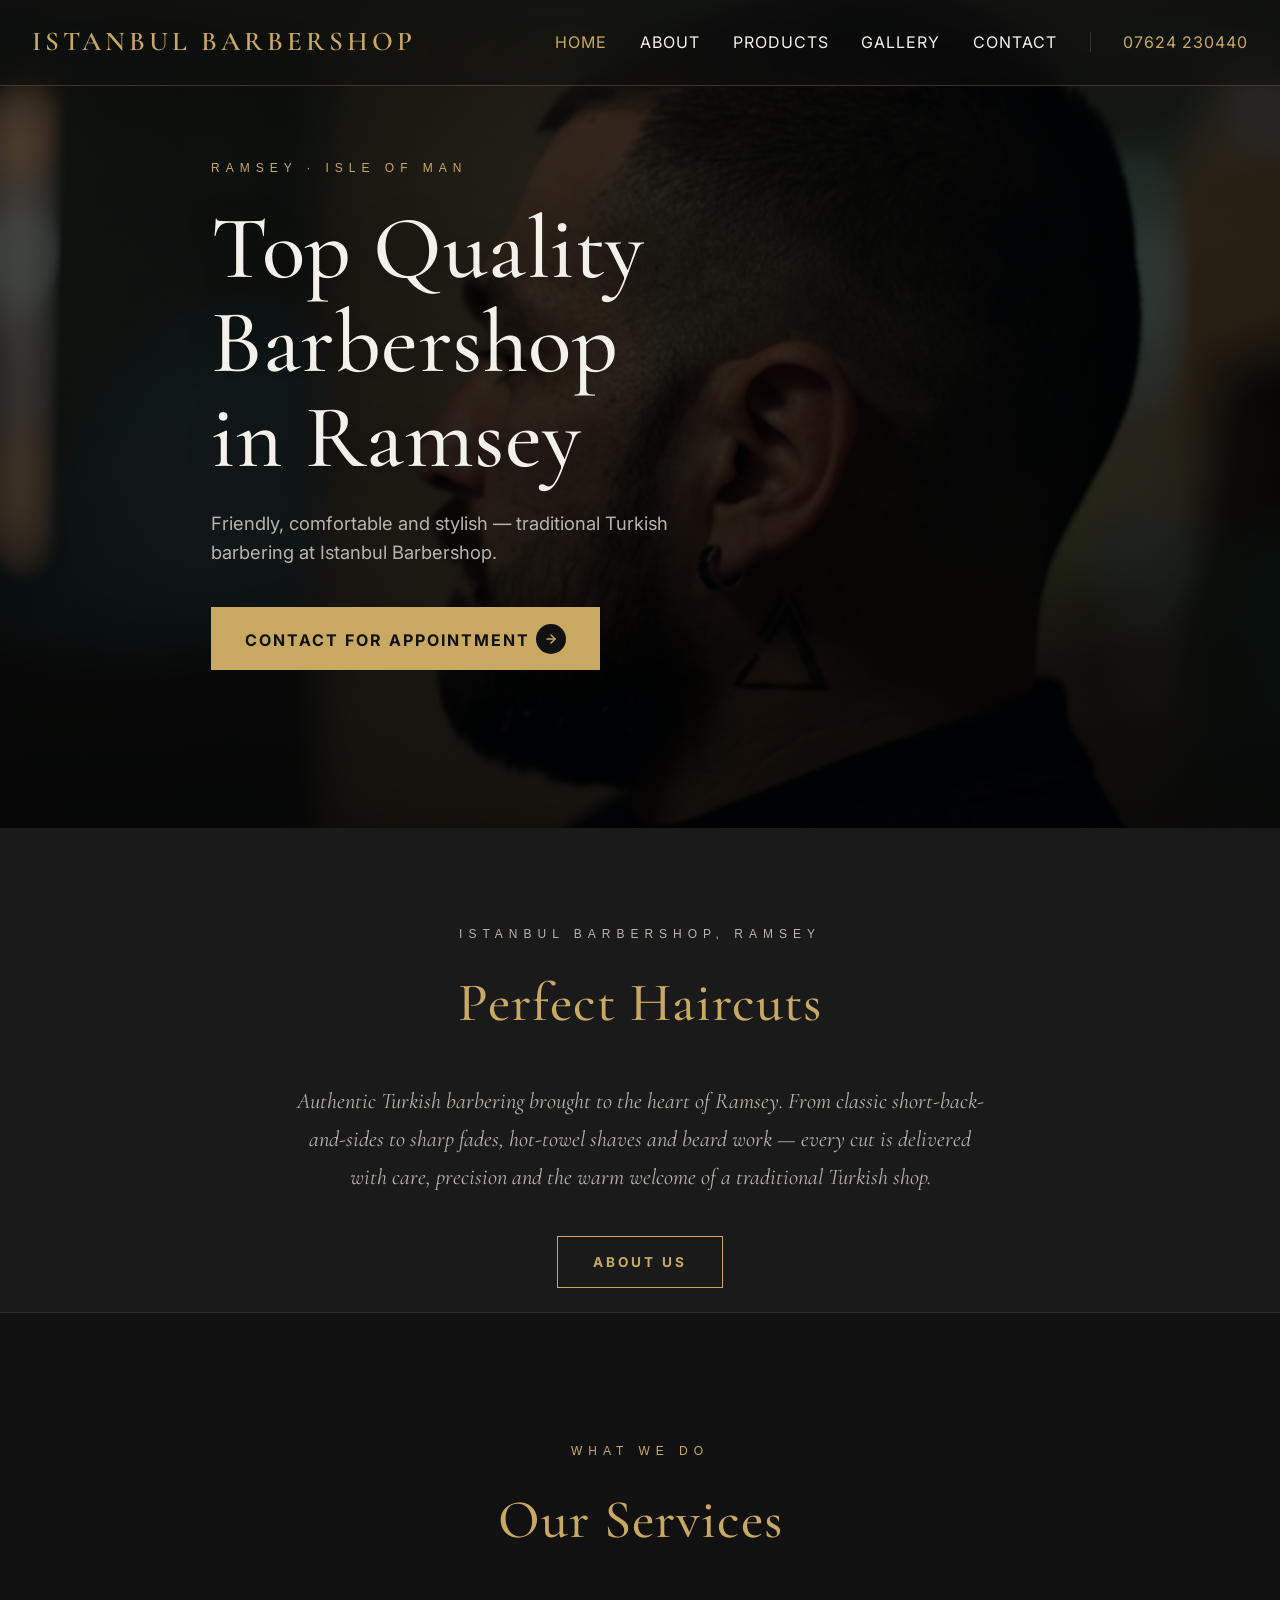
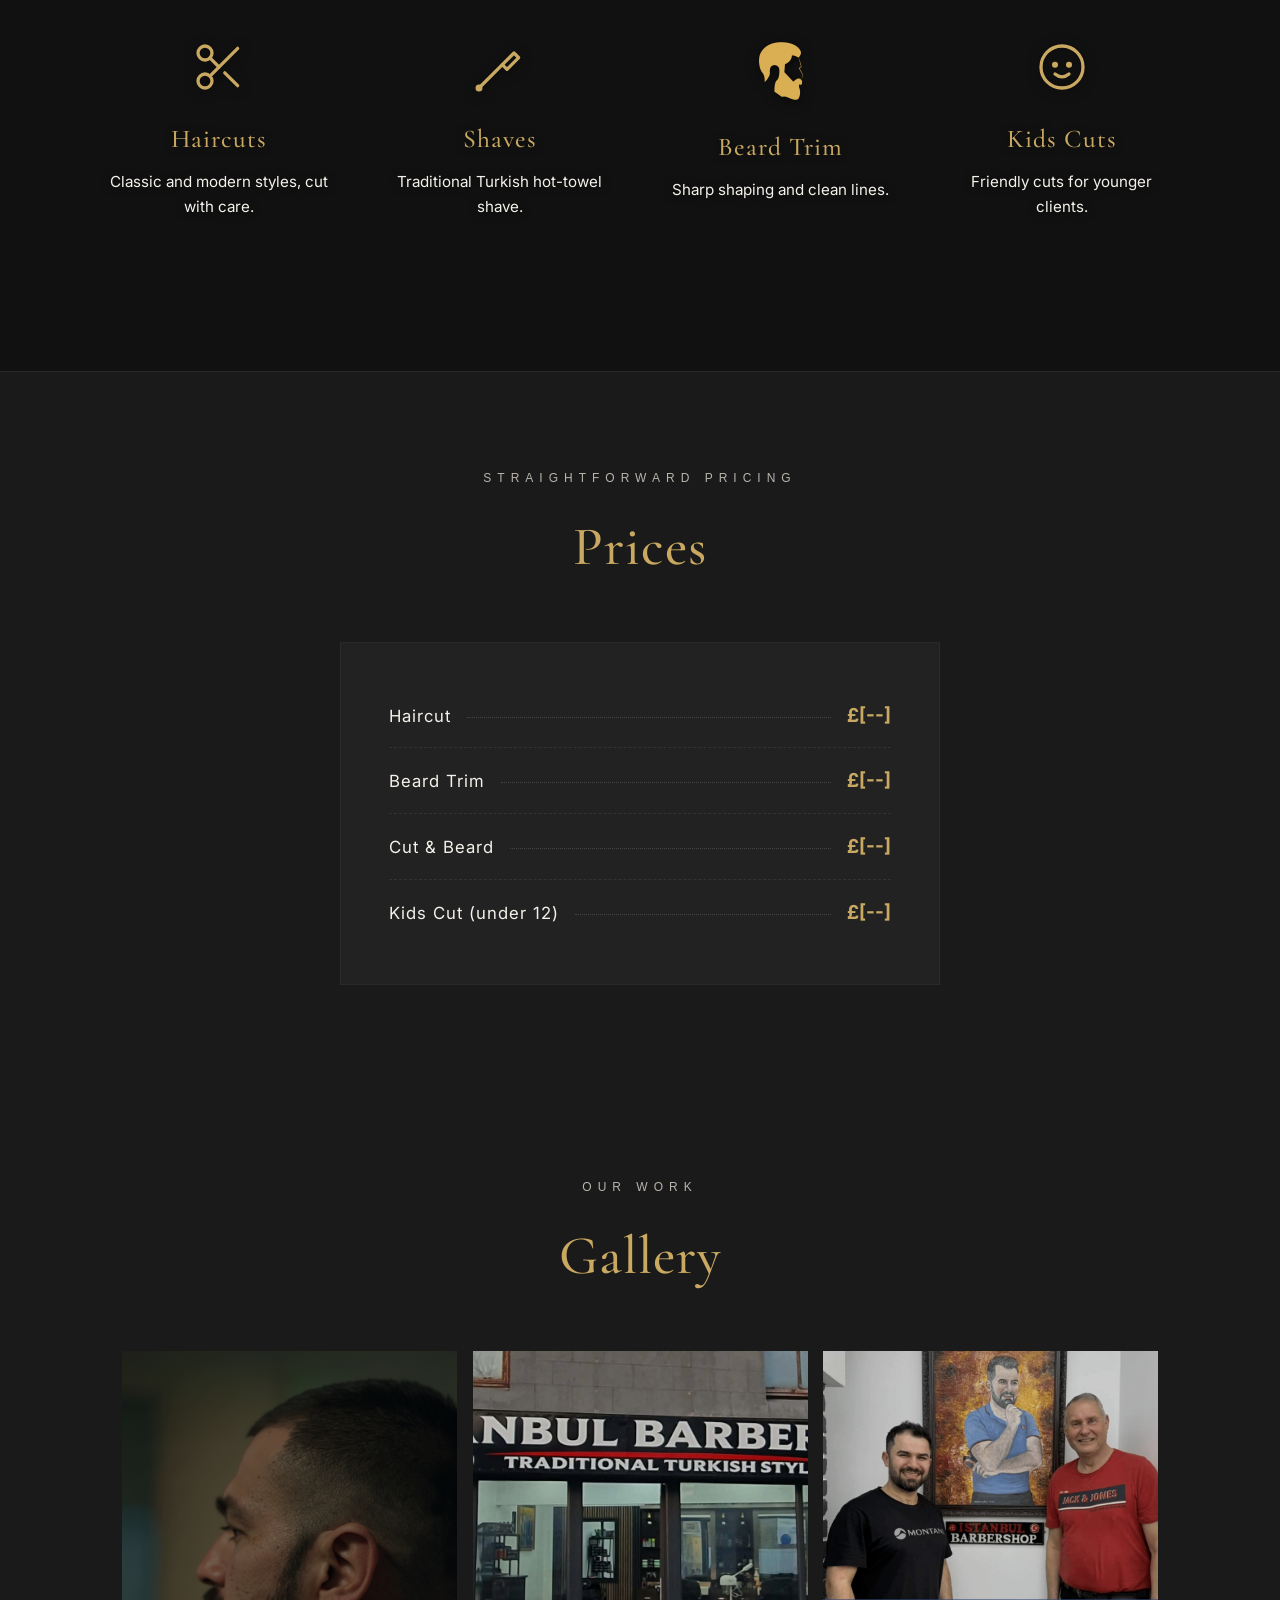
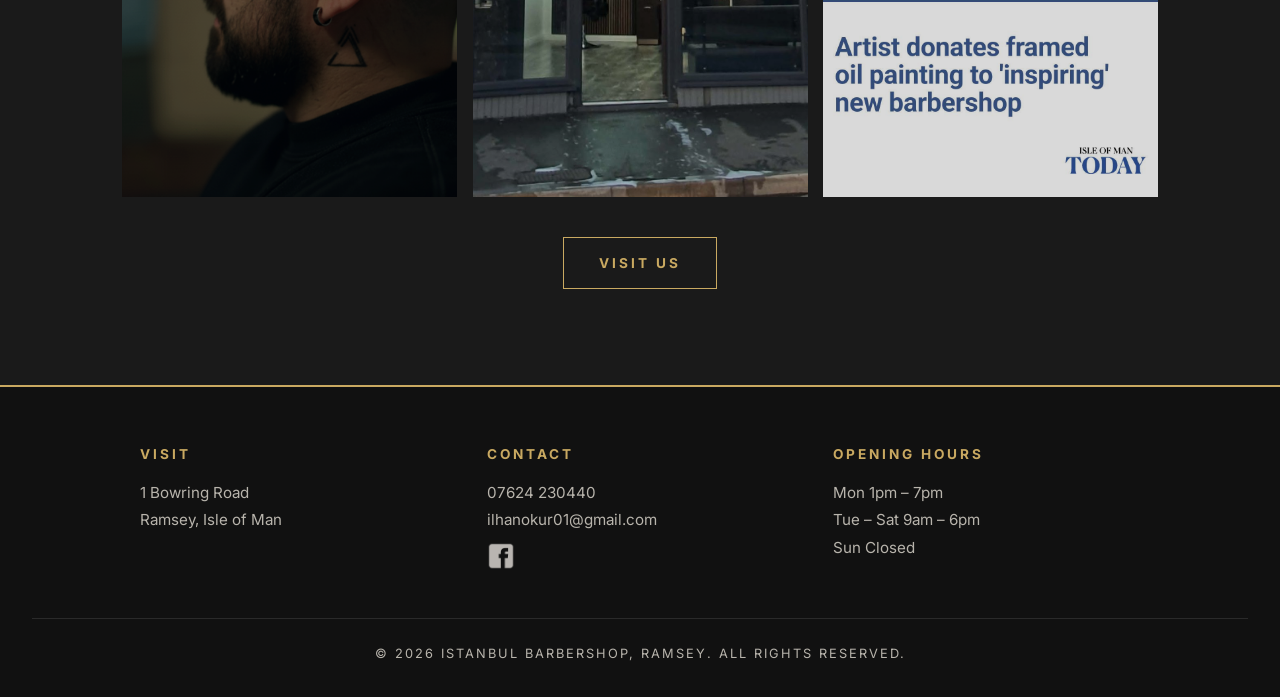
==== index.html @ e6953e74 "Initial commit" ====
<!DOCTYPE html>
<html lang="en">
<head>
  <meta charset="UTF-8">
  <meta name="viewport" content="width=device-width, initial-scale=1.0">
  <title>Istanbul Barbershop — Top Quality Barbers in Ramsey, Isle of Man</title>
  <link rel="preconnect" href="https://fonts.googleapis.com">
  <link rel="preconnect" href="https://fonts.gstatic.com" crossorigin>
  <link href="https://fonts.googleapis.com/css2?family=Cormorant+Garamond:wght@400;500;600;700&family=Inter:wght@300;400;500;600&display=swap" rel="stylesheet">
  <link rel="stylesheet" href="css/style.css">
  <script src="js/page-transition.js"></script>
  <script src="js/reveal.js" defer></script>
</head>
<body>
  <header>
    <div class="logo">Istanbul Barbershop</div>
    <nav>
      <a href="index.html" class="active">Home</a>
      <a href="about.html">About</a>
      <a href="shop.html">Products</a>
      <a href="gallery.html">Gallery</a>
      <a href="contact.html">Contact</a>
      <a href="tel:+441624230440" class="header-phone">07624 230440</a>
    </nav>
  </header>

  <!-- HERO -->
  <section class="hero">
    <div class="hero-content">
      <p class="hero-eyebrow">Ramsey · Isle of Man</p>
      <h1>Top Quality Barbershop<br>in Ramsey</h1>
      <p class="hero-sub">Friendly, comfortable and stylish — traditional Turkish barbering at Istanbul Barbershop.</p>
      <a href="contact.html" class="btn">
        Contact for Appointment
        <span class="btn-arrow" aria-hidden="true">
          <svg width="14" height="14" viewBox="0 0 24 24" fill="none" stroke="currentColor" stroke-width="2.5" stroke-linecap="round" stroke-linejoin="round">
            <line x1="5" y1="12" x2="19" y2="12"/>
            <polyline points="12 5 19 12 12 19"/>
          </svg>
        </span>
      </a>
    </div>
  </section>

  <!-- ABOUT PREVIEW -->
  <section class="intro contained">
    <p class="eyebrow">Istanbul Barbershop, Ramsey</p>
    <h2>Perfect Haircuts</h2>
    <p class="lead">
      Authentic Turkish barbering brought to the heart of Ramsey. From classic short-back-and-sides
      to sharp fades, hot-towel shaves and beard work — every cut is delivered with care, precision
      and the warm welcome of a traditional Turkish shop.
    </p>
    <a href="about.html" class="btn-outline">About Us</a>
  </section>

  <!-- SERVICES (full-bleed with photo background) -->
  <section class="services-section">
    <div class="services-inner">
      <p class="eyebrow">What We Do</p>
      <h2>Our Services</h2>
      <div class="services">
        <div class="service">
          <div class="service-icon">
            <!-- Scissors -->
            <svg viewBox="0 0 24 24" fill="none" stroke="currentColor" stroke-width="1.4" stroke-linecap="round" stroke-linejoin="round">
              <circle cx="6" cy="6" r="3"/>
              <circle cx="6" cy="18" r="3"/>
              <line x1="20" y1="4" x2="8.12" y2="15.88"/>
              <line x1="14.47" y1="14.48" x2="20" y2="20"/>
              <line x1="8.12" y1="8.12" x2="12" y2="12"/>
            </svg>
          </div>
          <h3>Haircuts</h3>
          <p>Classic and modern styles, cut with care.</p>
        </div>
        <div class="service">
          <div class="service-icon">
            <!-- Straight razor -->
            <svg viewBox="0 0 24 24" fill="none" stroke="currentColor" stroke-width="1.4" stroke-linecap="round" stroke-linejoin="round">
              <path d="M3 21 L13 11"/>
              <path d="M13 11 L18 6 L20 8 L15 13 Z"/>
              <circle cx="3" cy="21" r="0.8" fill="currentColor"/>
            </svg>
          </div>
          <h3>Shaves</h3>
          <p>Traditional Turkish hot-towel shave.</p>
        </div>
        <div class="service">
          <div class="service-icon">
            <img src="Photos/hairstyle.png" alt="" class="beard-icon">
          </div>
          <h3>Beard Trim</h3>
          <p>Sharp shaping and clean lines.</p>
        </div>
        <div class="service">
          <div class="service-icon">
            <!-- Baby / child face -->
            <svg viewBox="0 0 24 24" fill="none" stroke="currentColor" stroke-width="1.4" stroke-linecap="round" stroke-linejoin="round">
              <circle cx="12" cy="12" r="9"/>
              <circle cx="9" cy="11" r="0.6" fill="currentColor"/>
              <circle cx="15" cy="11" r="0.6" fill="currentColor"/>
              <path d="M9 15 Q 12 17.5 15 15"/>
            </svg>
          </div>
          <h3>Kids Cuts</h3>
          <p>Friendly cuts for younger clients.</p>
        </div>
      </div>
    </div>
  </section>

  <!-- PRICING -->
  <section class="pricing-section contained">
    <p class="eyebrow">Straightforward Pricing</p>
    <h2>Prices</h2>
    <ul class="price-list">
      <li>
        <span class="price-name">Haircut</span>
        <span class="price-dots"></span>
        <span class="price-amount">£[--]</span>
      </li>
      <li>
        <span class="price-name">Beard Trim</span>
        <span class="price-dots"></span>
        <span class="price-amount">£[--]</span>
      </li>
      <li>
        <span class="price-name">Cut &amp; Beard</span>
        <span class="price-dots"></span>
        <span class="price-amount">£[--]</span>
      </li>
      <li>
        <span class="price-name">Kids Cut (under 12)</span>
        <span class="price-dots"></span>
        <span class="price-amount">£[--]</span>
      </li>
    </ul>
  </section>

  <!-- GALLERY -->
  <section class="gallery-section contained">
    <p class="eyebrow">Our Work</p>
    <h2>Gallery</h2>
    <div class="gallery-featured">
      <div class="photo"><img src="Photos/edited-photo.png" alt="Fresh fade by Istanbul Barbershop"></div>
      <div class="photo"><img src="Photos/shopoutside.jpg" alt="Istanbul Barbershop, 1 Bowring Road, Ramsey"></div>
      <div class="photo"><img src="Photos/oilpainting.jpg" alt="Oil painting at the shop"></div>
    </div>
    <div style="text-align:center; margin-top: 2.5rem;">
      <a href="contact.html" class="btn-outline">Visit Us</a>
    </div>
  </section>

  <footer>
    <div class="footer-grid">
      <div>
        <h4>Visit</h4>
        <p>1 Bowring Road<br>Ramsey, Isle of Man</p>
      </div>
      <div>
        <h4>Contact</h4>
        <p>
          <a href="tel:+441624230440">07624 230440</a><br>
          <a href="mailto:ilhanokur01@gmail.com">ilhanokur01@gmail.com</a><br>
          <a href="https://www.facebook.com/people/Istanbul-Barbershop/61580730493596/" target="_blank" rel="noopener" class="social-link" aria-label="Facebook">
            <img src="Photos/facebook.png" alt="Facebook">
          </a>
        </p>
      </div>
      <div>
        <h4>Opening Hours</h4>
        <p>Mon 1pm – 7pm<br>Tue – Sat 9am – 6pm<br>Sun Closed</p>
      </div>
    </div>
    <p class="copyright">&copy; 2026 Istanbul Barbershop, Ramsey. All rights reserved.</p>
  </footer>
</body>
</html>
---- css/style.css ----
:root {
  --bg: #1a1a1a;
  --panel: #222;
  --accent: #c9a961;
  --text: #f4f1ea;
  --muted: #b8b4ac;
}

* { box-sizing: border-box; margin: 0; padding: 0; }

html { scroll-behavior: smooth; }

body {
  font-family: 'Inter', 'Helvetica Neue', Arial, sans-serif;
  background: var(--bg);
  color: var(--text);
  line-height: 1.7;
  overflow-x: hidden; /* prevent horizontal scrollbar during slide */
  -webkit-font-smoothing: antialiased;
  -moz-osx-font-smoothing: grayscale;
}

/* SCROLL REVEAL ANIMATIONS */
.reveal {
  opacity: 0;
  transform: translateY(28px);
  transition: opacity 0.8s cubic-bezier(.2,.7,.2,1), transform 0.8s cubic-bezier(.2,.7,.2,1);
  will-change: opacity, transform;
}
.reveal.is-visible {
  opacity: 1;
  transform: none;
}
@media (prefers-reduced-motion: reduce) {
  .reveal { opacity: 1; transform: none; transition: none; }
  html { scroll-behavior: auto; }
}

header {
  position: fixed;
  top: 0;
  left: 0;
  right: 0;
  z-index: 100;
  background: rgba(17, 17, 17, 0.55);
  backdrop-filter: blur(14px) saturate(140%);
  -webkit-backdrop-filter: blur(14px) saturate(140%);
  padding: 1.2rem 2rem;
  border-bottom: 1px solid rgba(201, 169, 97, 0.25);
  display: flex;
  justify-content: space-between;
  align-items: center;
  flex-wrap: wrap;
  transition: background 0.3s, border-color 0.3s, padding 0.3s;
}

/* When scrolled, deepen the background slightly */
header.scrolled {
  background: rgba(17, 17, 17, 0.85);
  border-bottom-color: rgba(201, 169, 97, 0.5);
  padding: 0.85rem 2rem;
}

.logo {
  font-family: 'Cormorant Garamond', Georgia, serif;
  font-size: 1.7rem;
  font-weight: 600;
  color: var(--accent);
  letter-spacing: 4px;
  text-transform: uppercase;
}

nav a {
  color: var(--text);
  text-decoration: none;
  margin-left: 1.8rem;
  font-size: 1rem;
  text-transform: uppercase;
  letter-spacing: 1px;
  transition: color 0.2s;
}

nav a:hover, nav a.active { color: var(--accent); }

.hero {
  min-height: 92vh;
  background: linear-gradient(rgba(0,0,0,0.55), rgba(0,0,0,0.75)),
              #111 url('../Photos/edited-photo.png') center 30%/cover no-repeat;
  display: flex;
  flex-direction: column;
  justify-content: center;
  align-items: flex-start;
  text-align: left;
  padding: 4rem 2rem;
  position: relative;
}

.hero-content {
  max-width: 720px;
  margin-left: max(2rem, 14vw);
  margin-right: auto;
}

.hero-eyebrow {
  font-size: 0.75rem;
  letter-spacing: 6px;
  text-transform: uppercase;
  color: var(--accent);
  margin-bottom: 1.5rem;
  font-family: 'Helvetica Neue', Arial, sans-serif;
}

.hero h1 {
  font-family: 'Cormorant Garamond', Georgia, serif;
  font-size: clamp(2.8rem, 7vw, 6rem);
  color: var(--text);
  letter-spacing: 0.5px;
  text-transform: none;
  font-weight: 500;
  margin-bottom: 1.5rem;
  line-height: 1.05;
  text-shadow: 0 2px 30px rgba(0,0,0,0.4);
}

.hero .hero-sub {
  font-size: 1.15rem;
  color: var(--muted);
  max-width: 540px;
  margin-bottom: 2.5rem;
  line-height: 1.6;
}

.btn { display: inline-flex; align-items: center; gap: 0.9rem; }
.btn-arrow {
  display: inline-flex;
  align-items: center;
  justify-content: center;
  width: 30px;
  height: 30px;
  border-radius: 50%;
  background: #111;
  color: var(--accent);
  transition: transform 0.25s, background 0.25s, color 0.25s;
}
.btn:hover .btn-arrow {
  background: var(--accent);
  color: #111;
  transform: translateX(4px);
}

.btn {
  display: inline-block;
  padding: 0.9rem 2rem;
  background: var(--accent);
  color: #111;
  text-decoration: none;
  text-transform: uppercase;
  letter-spacing: 2px;
  font-weight: bold;
  border: 2px solid var(--accent);
  transition: all 0.2s;
}

.btn:hover { background: transparent; color: var(--accent); }
.btn:hover .btn-arrow { background: var(--accent); color: #111; }

.btn-outline {
  display: inline-block;
  padding: 0.85rem 2.2rem;
  background: transparent;
  color: var(--accent);
  text-decoration: none;
  text-transform: uppercase;
  letter-spacing: 3px;
  font-size: 0.85rem;
  font-weight: bold;
  border: 1px solid var(--accent);
  transition: all 0.2s;
}
.btn-outline:hover { background: var(--accent); color: #111; }

.header-phone {
  margin-left: auto;
  padding-left: 2rem;
  border-left: 1px solid #333;
  margin-left: 1.8rem;
  color: var(--accent) !important;
  letter-spacing: 1px;
}

main {
  max-width: 1100px;
  margin: 0 auto;
  padding: 6rem 2rem;
}

section { margin-bottom: 0; }

.contained {
  max-width: 1100px;
  margin: 0 auto;
  padding: 6rem 2rem;
}

h2 {
  font-family: 'Cormorant Garamond', Georgia, serif;
  color: var(--accent);
  font-size: clamp(2.2rem, 4.5vw, 3.4rem);
  letter-spacing: 1px;
  text-transform: none;
  margin-bottom: 2rem;
  text-align: center;
  font-weight: 500;
}

.eyebrow {
  font-size: 0.75rem;
  letter-spacing: 6px;
  text-transform: uppercase;
  color: var(--muted);
  text-align: center;
  margin-bottom: 0.8rem;
  font-family: 'Helvetica Neue', Arial, sans-serif;
}

/* INTRO / ABOUT PREVIEW */
.intro { text-align: center; max-width: 760px; margin: 0 auto; }
.intro.contained { padding-bottom: 1.5rem; }
.intro + .contained { padding-top: 1.5rem; }
.intro .lead {
  font-family: 'Cormorant Garamond', Georgia, serif;
  font-size: 1.4rem;
  color: var(--muted);
  line-height: 1.7;
  margin-bottom: 2.5rem;
  font-weight: 400;
  font-style: italic;
}

/* SECTION TITLES — center align eyebrow + h2 stacks */
.services-section, .pricing-section, .gallery-section { text-align: center; }
.services-section .services, .pricing-section .price-list, .gallery-section .gallery-featured { text-align: left; }

/* SERVICES — full-bleed with photo background */
.services-section {
  position: relative;
  width: 100%;
  background: linear-gradient(rgba(10,10,10,0.72), rgba(10,10,10,0.86)),
              #111 url('../Photos/edited-photo (1).png') center/cover no-repeat;
  background-attachment: fixed;
  padding: 8rem 2rem;
  border-top: 1px solid #2a2a2a;
  border-bottom: 1px solid #2a2a2a;
}
.services-inner {
  max-width: 1100px;
  margin: 0 auto;
}
.services-section .eyebrow { color: var(--accent); }

.services {
  display: grid;
  grid-template-columns: repeat(auto-fit, minmax(220px, 1fr));
  gap: 1.5rem;
  margin-top: 3rem;
}

/* SERVICES — no boxes, just text on photo */
.service {
  background: transparent;
  border: none;
  padding: 1.5rem 1rem;
  text-align: center;
  transition: transform 0.3s;
  position: relative;
}

.service::after {
  content: '';
  position: absolute;
  bottom: 0;
  left: 50%;
  transform: translateX(-50%);
  width: 0;
  height: 1px;
  background: var(--accent);
  transition: width 0.4s;
}
.service:hover::after { width: 60%; }
.service:hover { transform: translateY(-3px); }

.service-icon {
  display: flex;
  justify-content: center;
  align-items: center;
  margin-bottom: 1.4rem;
  color: var(--accent);
  filter: drop-shadow(0 2px 6px rgba(0,0,0,0.5));
  transition: transform 0.3s, color 0.3s;
}
.service-icon svg {
  width: 56px;
  height: 56px;
  display: block;
}

.beard-icon {
  display: block;
  width: 64px;
  height: 64px;
  object-fit: contain;
  /* Recolour the dark navy silhouette to gold (#c9a961) */
  filter: brightness(0) saturate(100%) invert(72%) sepia(40%) saturate(560%) hue-rotate(2deg) brightness(92%) contrast(88%);
  transition: filter 0.3s;
}
.service:hover .beard-icon {
  filter: brightness(0) saturate(100%) invert(82%) sepia(38%) saturate(520%) hue-rotate(2deg) brightness(98%) contrast(88%);
}
.service:hover .service-icon { transform: scale(1.08); color: #e0c071; }

.service h3 {
  font-family: 'Cormorant Garamond', Georgia, serif;
  color: var(--accent);
  margin-bottom: 0.6rem;
  letter-spacing: 1px;
  text-transform: none;
  font-size: 1.6rem;
  font-weight: 500;
  text-shadow: 0 1px 8px rgba(0,0,0,0.6);
}
.service p {
  color: var(--text);
  font-size: 0.95rem;
  line-height: 1.6;
  text-shadow: 0 1px 8px rgba(0,0,0,0.7);
}
.service .price { font-size: 1.4rem; margin-top: 0.8rem; color: var(--text); }

/* PRICING */
.price-list {
  list-style: none;
  max-width: 600px;
  margin: 3rem auto 0;
  background: var(--panel);
  padding: 2.5rem 3rem;
  border: 1px solid #2a2a2a;
}
.price-list li {
  display: flex;
  align-items: baseline;
  gap: 1rem;
  padding: 1rem 0;
  border-bottom: 1px dashed #333;
  font-size: 1.05rem;
}
.price-list li:last-child { border-bottom: none; }
.price-name { color: var(--text); letter-spacing: 1px; }
.price-dots { flex: 1; border-bottom: 1px dotted #444; transform: translateY(-4px); }
.price-amount { color: var(--accent); font-weight: bold; font-size: 1.2rem; }

/* GALLERY / SHOP — full grid */
.gallery-grid {
  display: grid;
  grid-template-columns: repeat(3, 1fr);
  gap: 1rem;
  margin-top: 3rem;
}
.gallery-grid .photo {
  aspect-ratio: 4 / 5;
  background: var(--panel);
  overflow: hidden;
  position: relative;
  display: flex;
  align-items: center;
  justify-content: center;
  color: var(--muted);
  font-size: 0.85rem;
  letter-spacing: 1px;
}
.gallery-grid .photo.placeholder {
  border: 1px dashed #2a2a2a;
  background: #161616;
}
.gallery-grid .photo img {
  width: 100%;
  height: 100%;
  object-fit: cover;
  transition: transform 0.5s, filter 0.4s;
  filter: brightness(0.9);
}
.gallery-grid .photo:hover img { transform: scale(1.05); filter: brightness(1); }
@media (max-width: 800px) {
  .gallery-grid { grid-template-columns: repeat(2, 1fr); }
}
@media (max-width: 500px) {
  .gallery-grid { grid-template-columns: 1fr; }
}

/* GALLERY (featured 3-up) */
.gallery-featured {
  display: grid;
  grid-template-columns: repeat(3, 1fr);
  gap: 1rem;
  margin-top: 3rem;
}
.gallery-featured .photo {
  aspect-ratio: 3/4;
  background: var(--panel);
  overflow: hidden;
  position: relative;
}
.gallery-featured .photo img {
  width: 100%;
  height: 100%;
  object-fit: cover;
  transition: transform 0.5s, filter 0.4s;
  filter: brightness(0.85);
}
.gallery-featured .photo:hover img {
  transform: scale(1.04);
  filter: brightness(1);
}

.gallery {
  display: grid;
  grid-template-columns: repeat(auto-fill, minmax(220px, 1fr));
  gap: 1rem;
  margin-top: 2rem;
}

.gallery .photo {
  aspect-ratio: 1;
  background: var(--panel);
  display: flex;
  align-items: center;
  justify-content: center;
  color: var(--muted);
  font-size: 0.9rem;
  overflow: hidden;
}

.gallery .photo img { width: 100%; height: 100%; object-fit: cover; }

.contact-grid {
  display: grid;
  grid-template-columns: repeat(4, 1fr);
  gap: 1.5rem;
}
@media (max-width: 800px) {
  .contact-grid { grid-template-columns: 1fr 1fr; }
}
@media (max-width: 500px) {
  .contact-grid { grid-template-columns: 1fr; }
}

.info-block {
  background: var(--panel);
  padding: 2rem;
  border-left: 3px solid var(--accent);
}

.info-block h3 { color: var(--accent); margin-bottom: 0.8rem; }

.hours-list { list-style: none; }
.hours-list li {
  display: flex;
  justify-content: space-between;
  padding: 0.4rem 0;
  border-bottom: 1px solid #333;
}

footer {
  background: #111;
  text-align: center;
  padding: 3.5rem 2rem 2rem;
  color: var(--muted);
  border-top: 2px solid var(--accent);
  margin-top: 0;
}
.footer-grid {
  display: grid;
  grid-template-columns: repeat(auto-fit, minmax(200px, 1fr));
  gap: 2.5rem;
  max-width: 1000px;
  margin: 0 auto 2.5rem;
  text-align: left;
}
.footer-grid h4 {
  color: var(--accent);
  font-size: 0.85rem;
  letter-spacing: 3px;
  text-transform: uppercase;
  margin-bottom: 0.8rem;
}
.footer-grid p { line-height: 1.8; font-size: 0.95rem; }
.footer-grid a { color: var(--muted); text-decoration: none; }
.footer-grid a:hover { color: var(--accent); }

.social-link {
  display: inline-flex;
  align-items: center;
  justify-content: center;
  width: 28px;
  height: 28px;
  margin-top: 0.5rem;
}
.social-link img {
  width: 100%;
  height: 100%;
  object-fit: contain;
  /* Recolour the black PNG to muted grey */
  filter: brightness(0) saturate(100%) invert(78%) sepia(6%) saturate(180%) hue-rotate(355deg) brightness(95%) contrast(85%);
  transition: filter 0.25s, transform 0.25s;
}
.social-link:hover img {
  /* Gold on hover */
  filter: brightness(0) saturate(100%) invert(72%) sepia(40%) saturate(560%) hue-rotate(2deg) brightness(92%) contrast(88%);
  transform: scale(1.08);
}

.fb-card-link {
  color: var(--accent);
  display: inline-flex;
  align-items: center;
  gap: 0.6rem;
  text-decoration: none;
}
.fb-card-icon {
  width: 20px;
  height: 20px;
  object-fit: contain;
  filter: brightness(0) saturate(100%) invert(72%) sepia(40%) saturate(560%) hue-rotate(2deg) brightness(92%) contrast(88%);
  transition: filter 0.2s, transform 0.2s;
}
.fb-card-link:hover .fb-card-icon { transform: scale(1.1); }
.copyright {
  font-size: 0.8rem;
  letter-spacing: 2px;
  text-transform: uppercase;
  border-top: 1px solid #2a2a2a;
  padding-top: 1.5rem;
}

/* MOBILE */
@media (max-width: 800px) {
  .hero { padding: 3rem 1.5rem; min-height: 80vh; }
  .header-phone { display: none; }
  main { padding: 4rem 1.5rem; }
  .gallery-featured { grid-template-columns: 1fr; }
  .price-list { padding: 1.5rem; }
  .footer-grid { text-align: center; }
}

.about-text { max-width: 760px; margin: 0 auto; }

/* TEAM SECTION (full-bleed black band) */
.team-section {
  width: 100%;
  background: #0a0a0a;
  border-top: 1px solid #2a2a2a;
  border-bottom: 1px solid #2a2a2a;
  margin: 2rem 0;
}

/* TEAM */
.team-grid {
  display: flex;
  justify-content: center;
  margin-top: 3rem;
}
.team-member {
  display: grid;
  grid-template-columns: 320px 1fr;
  gap: 3rem;
  align-items: center;
  max-width: 1000px;
  width: 100%;
}
.team-photo {
  width: 100%;
  aspect-ratio: 4 / 5;
  background: var(--panel);
  border: 1px solid #2a2a2a;
  border-radius: 4px;
  display: flex;
  align-items: center;
  justify-content: center;
  color: var(--muted);
  font-size: 0.85rem;
  letter-spacing: 1px;
  overflow: hidden;
}
.team-photo img { width: 100%; height: 100%; object-fit: cover; }
.team-bio { text-align: left; }
.team-member h3 {
  font-family: 'Cormorant Garamond', Georgia, serif;
  color: var(--accent);
  font-size: 2rem;
  font-weight: 500;
  margin-bottom: 0.4rem;
}
.team-role {
  color: var(--accent) !important;
  letter-spacing: 3px !important;
  text-transform: uppercase;
  font-size: 0.75rem !important;
  margin-bottom: 1.5rem;
  opacity: 0.8;
}
.team-bio p {
  color: var(--muted);
  font-size: 1.02rem;
  line-height: 1.8;
  margin-bottom: 1.2rem;
}

@media (max-width: 800px) {
  .team-member { grid-template-columns: 1fr; gap: 2rem; }
  .team-photo { max-width: 280px; margin: 0 auto; }
  .team-bio { text-align: center; }
}
.about-text p { margin-bottom: 1.4rem; color: var(--muted); font-size: 1.05rem; line-height: 1.8; }

/* Subpages (no hero) need padding so content clears the fixed header */
body.subpage { padding-top: 6rem; }

/* MAP SECTION */
.map-section {
  width: 100%;
  background: #0f0f0f;
  border-top: 1px solid #2a2a2a;
  border-bottom: 1px solid #2a2a2a;
  padding: 3rem 0 4rem;
  margin-top: 1rem;
}
.map-text { text-align: center; padding-bottom: 2rem; }
.map-text .lead { max-width: 600px; margin: 0 auto; }
.map-frame {
  width: 100%;
  max-width: 1350px;
  margin: 0 auto;
  height: 600px;
  background: #1a1a1a;
  position: relative;
  overflow: hidden;
  filter: grayscale(20%) contrast(0.95);
  border: 1px solid #2a2a2a;
}
.map-frame iframe {
  display: block;
  width: 100%;
  height: 100%;
  border: 0;
}
@media (max-width: 800px) {
  .map-frame { height: 500px; }
}

/* ─────────────────────────────────────────
   PAGE TRANSITION ANIMATIONS (Style A)
   ───────────────────────────────────────── */

/* Exit: slide the current page out to the left */
@keyframes exitLeft {
  from { transform: translateX(0);    opacity: 1; }
  to   { transform: translateX(-40%); opacity: 0; }
}

/* Exit: slide the current page out to the right */
@keyframes exitRight {
  from { transform: translateX(0);   opacity: 1; }
  to   { transform: translateX(40%); opacity: 0; }
}

/* Enter: new page slides in from the right */
@keyframes enterFromRight {
  from { transform: translateX(40%); opacity: 0; }
  to   { transform: translateX(0);   opacity: 1; }
}

/* Enter: new page slides in from the left */
@keyframes enterFromLeft {
  from { transform: translateX(-40%); opacity: 0; }
  to   { transform: translateX(0);    opacity: 1; }
}

body.pt-exit-left {
  animation: exitLeft 0.22s ease-out forwards;
  pointer-events: none;
}

body.pt-exit-right {
  animation: exitRight 0.22s ease-out forwards;
  pointer-events: none;
}

body.pt-enter-from-right {
  animation: enterFromRight 0.22s ease-out forwards;
}

body.pt-enter-from-left {
  animation: enterFromLeft 0.22s ease-out forwards;
}
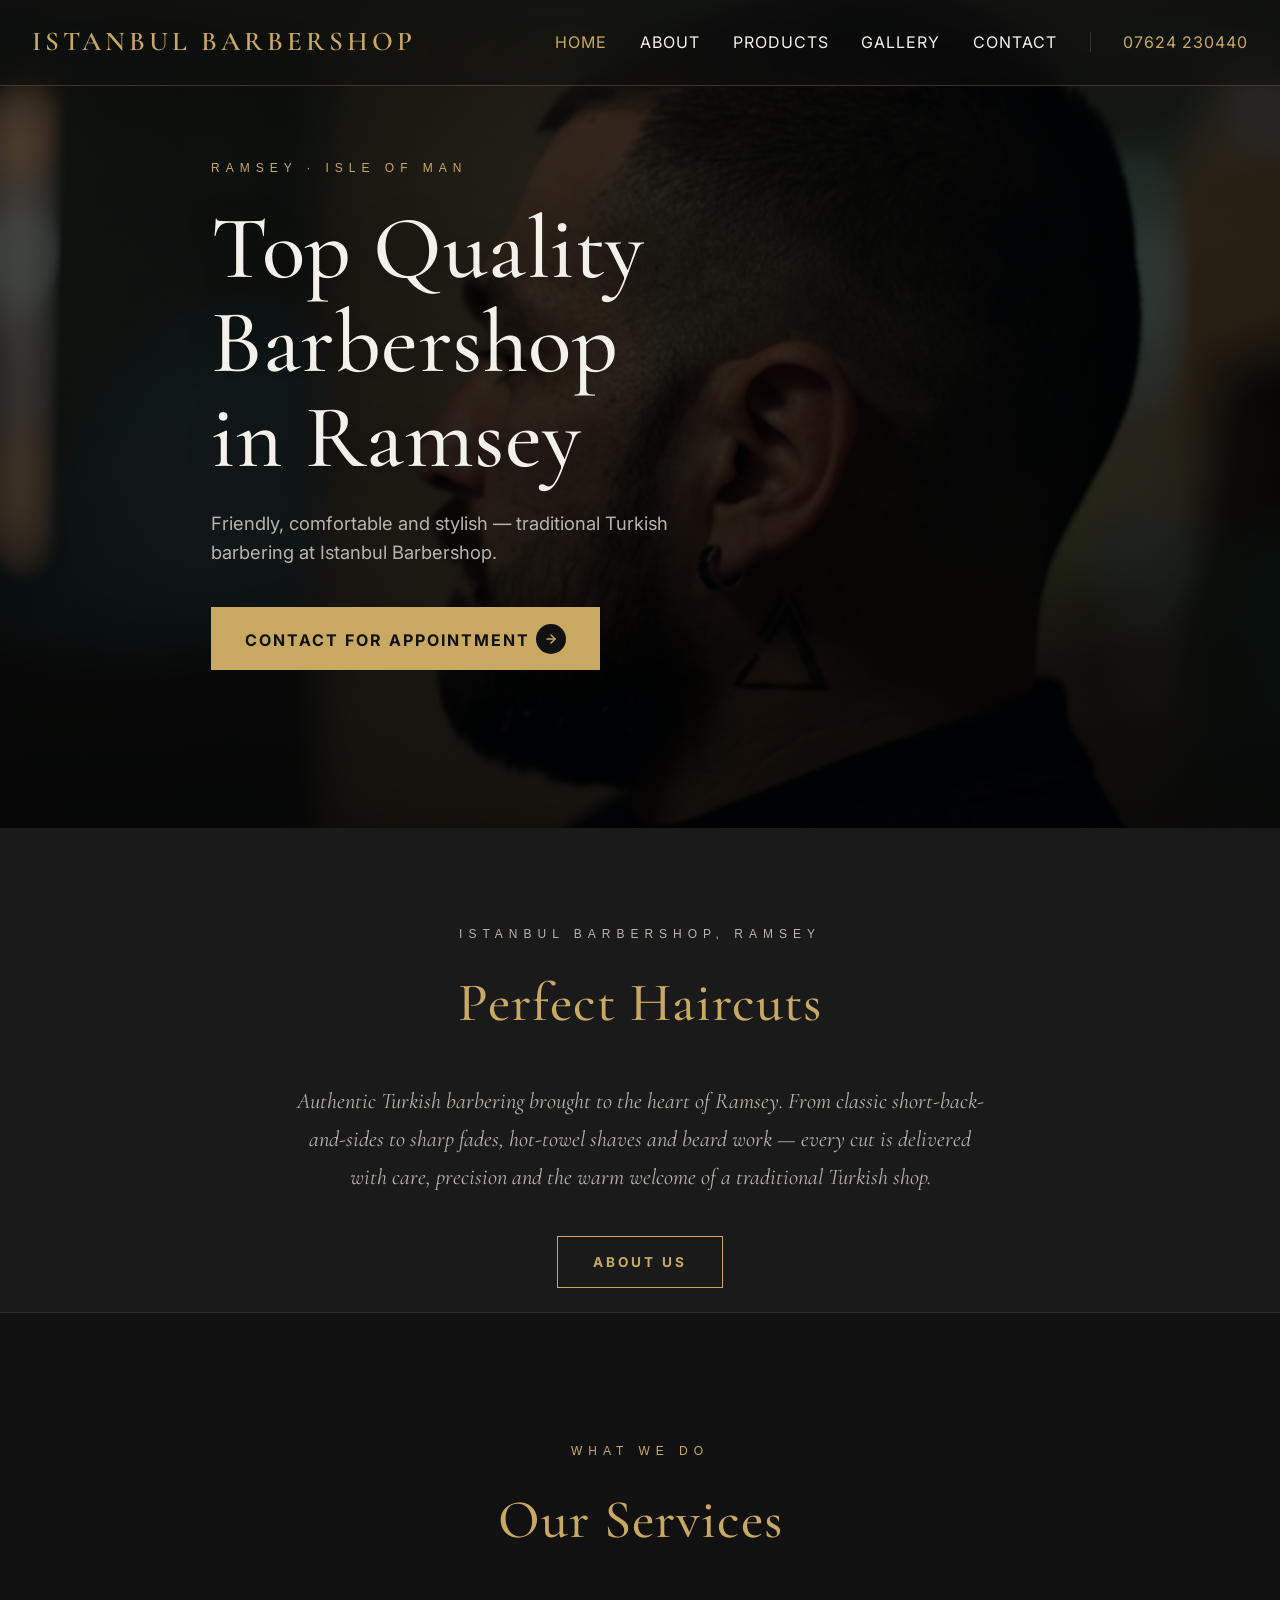
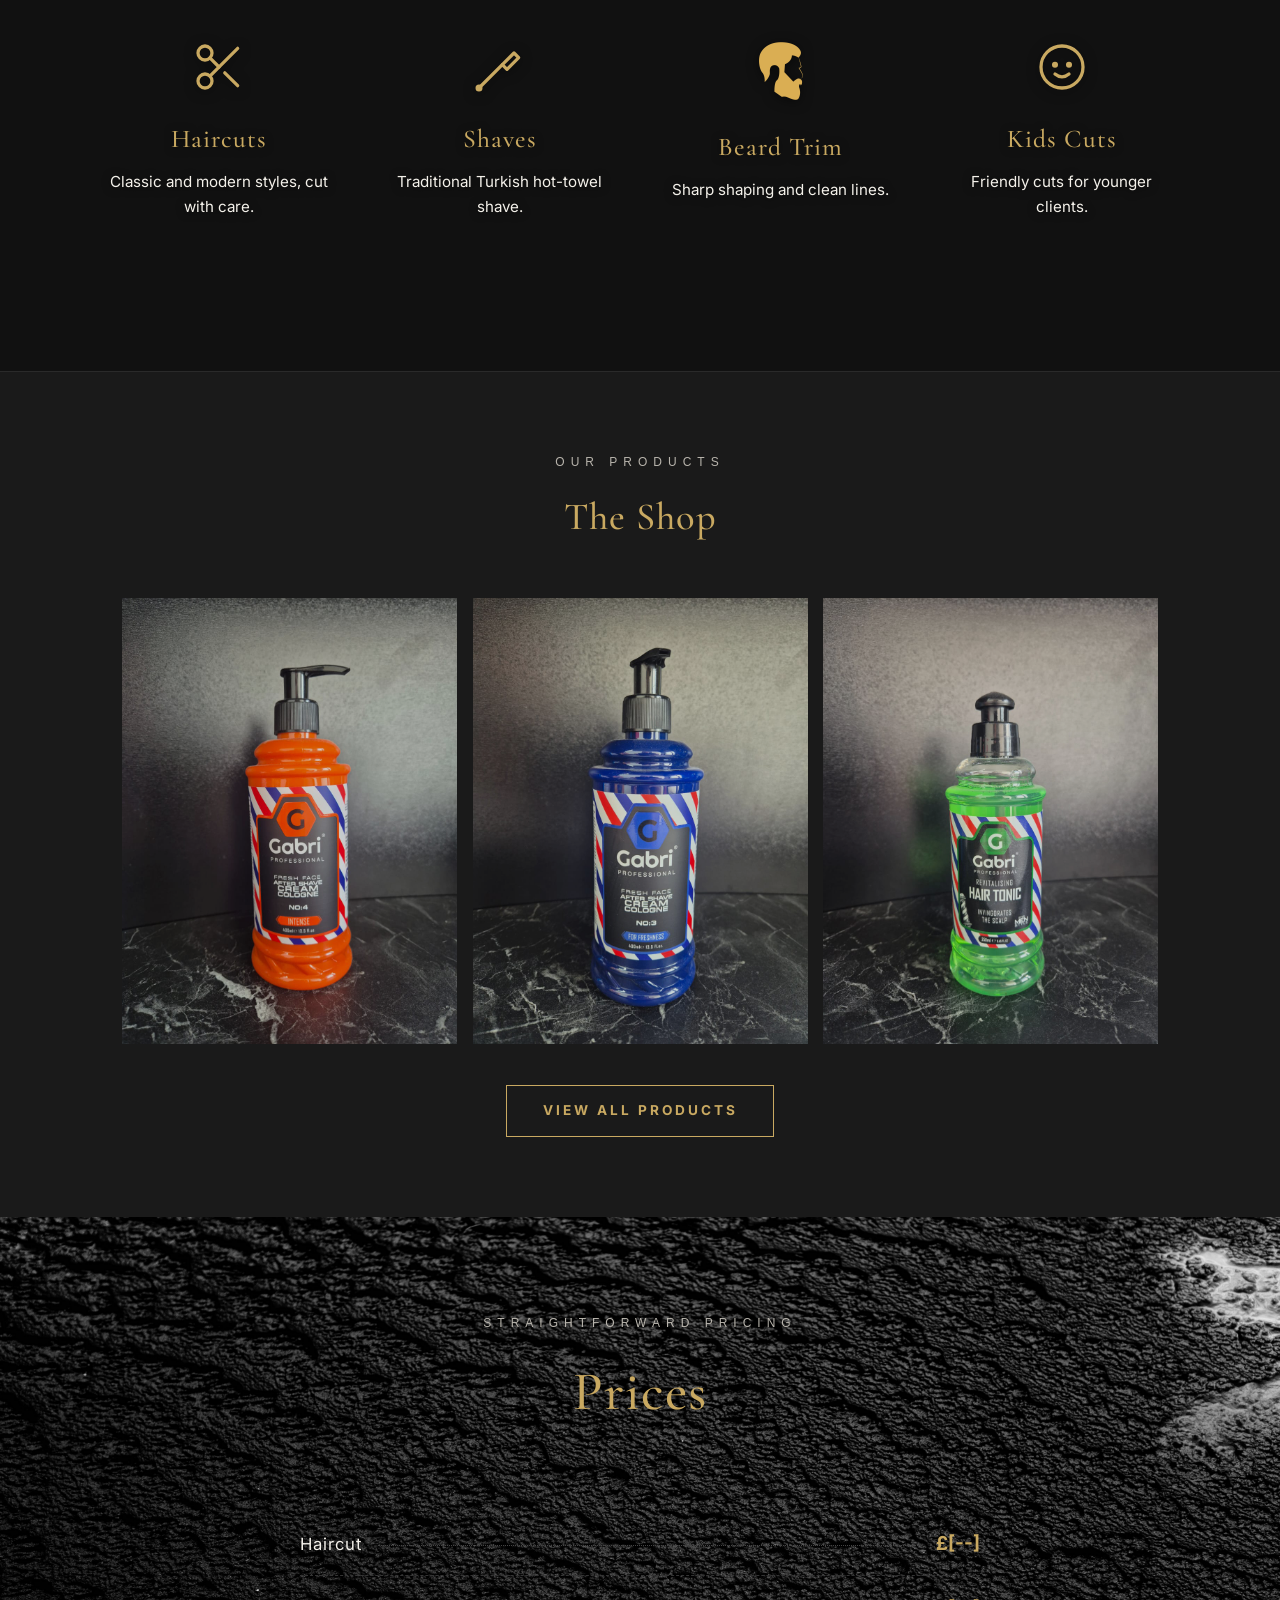
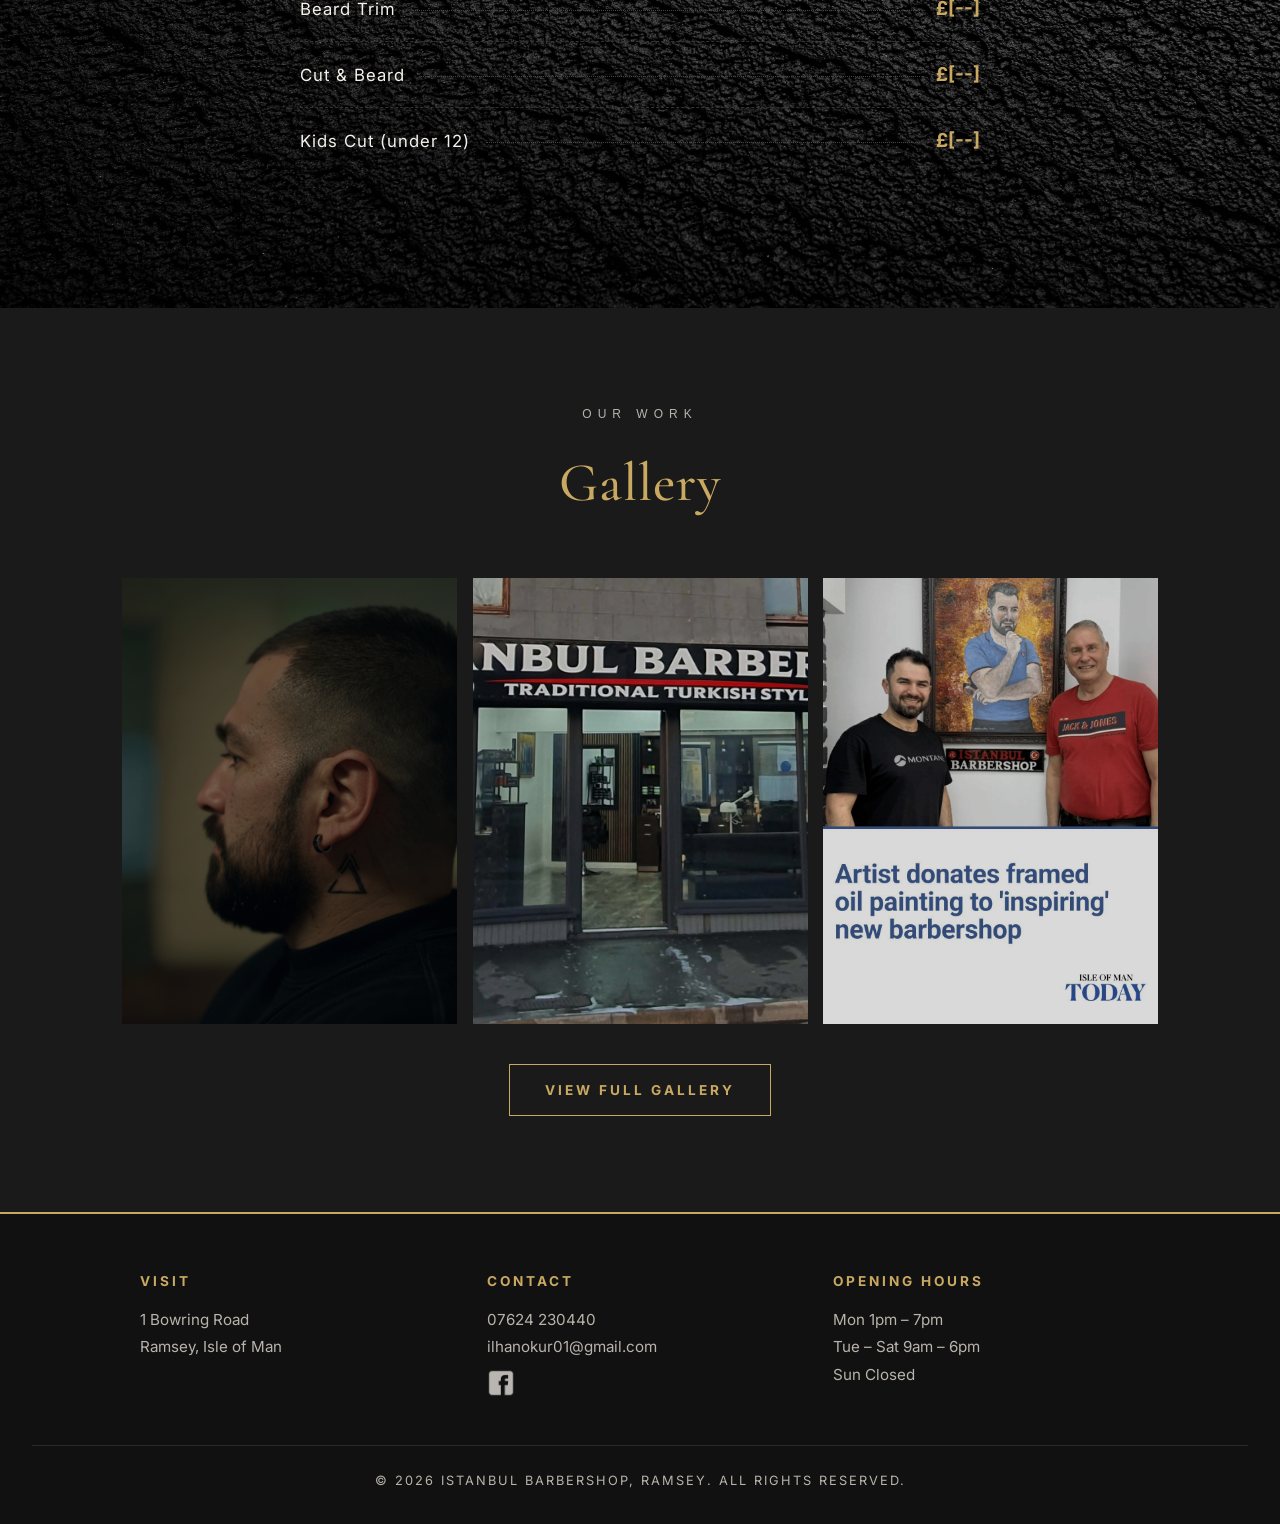
==== commit fcfd0ee6: "updated pricing section texture and layout" ====
--- a/index.html
+++ b/index.html
@@ -110,8 +110,22 @@
     </div>
   </section>
 
+  <!-- SHOP PREVIEW -->
+  <section class="contained" style="padding: 5rem 2rem;">
+    <p class="eyebrow">Our Products</p>
+    <h2 style="font-family:'Cormorant Garamond',serif; font-size:2.4rem; margin-bottom:2rem;">The Shop</h2>
+    <div class="gallery-featured">
+      <div class="photo"><img src="products/PHOTO-2026-05-13-22-35-00.jpg" alt="Products at Istanbul Barbershop"></div>
+      <div class="photo"><img src="products/PHOTO-2026-05-13-22-35-06 (1).jpg" alt="Products at Istanbul Barbershop"></div>
+      <div class="photo"><img src="products/PHOTO-2026-05-13-22-35-06 (2).jpg" alt="Products at Istanbul Barbershop"></div>
+    </div>
+    <div style="text-align:center; margin-top:2.5rem;">
+      <a href="shop.html" class="btn-outline">View All Products</a>
+    </div>
+  </section>
+
   <!-- PRICING -->
-  <section class="pricing-section contained">
+  <section class="pricing-section">
     <p class="eyebrow">Straightforward Pricing</p>
     <h2>Prices</h2>
     <ul class="price-list">
@@ -148,7 +162,7 @@
       <div class="photo"><img src="Photos/oilpainting.jpg" alt="Oil painting at the shop"></div>
     </div>
     <div style="text-align:center; margin-top: 2.5rem;">
-      <a href="contact.html" class="btn-outline">Visit Us</a>
+      <a href="gallery.html" class="btn-outline">View Full Gallery</a>
     </div>
   </section>
 
--- a/css/style.css
+++ b/css/style.css
@@ -237,6 +237,17 @@
   font-style: italic;
 }
 
+/* PRICING — full-bleed texture strip */
+.pricing-section {
+  width: 100%;
+  background: url('../Photos/texture2.jpg') center/cover no-repeat;
+  padding: 6rem 2rem;
+}
+.pricing-section .price-list {
+  max-width: 680px;
+  margin: 0 auto;
+}
+
 /* SECTION TITLES — center align eyebrow + h2 stacks */
 .services-section, .pricing-section, .gallery-section { text-align: center; }
 .services-section .services, .pricing-section .price-list, .gallery-section .gallery-featured { text-align: left; }
@@ -341,9 +352,7 @@
   list-style: none;
   max-width: 600px;
   margin: 3rem auto 0;
-  background: var(--panel);
-  padding: 2.5rem 3rem;
-  border: 1px solid #2a2a2a;
+  padding: 2.5rem 0;
 }
 .price-list li {
   display: flex;
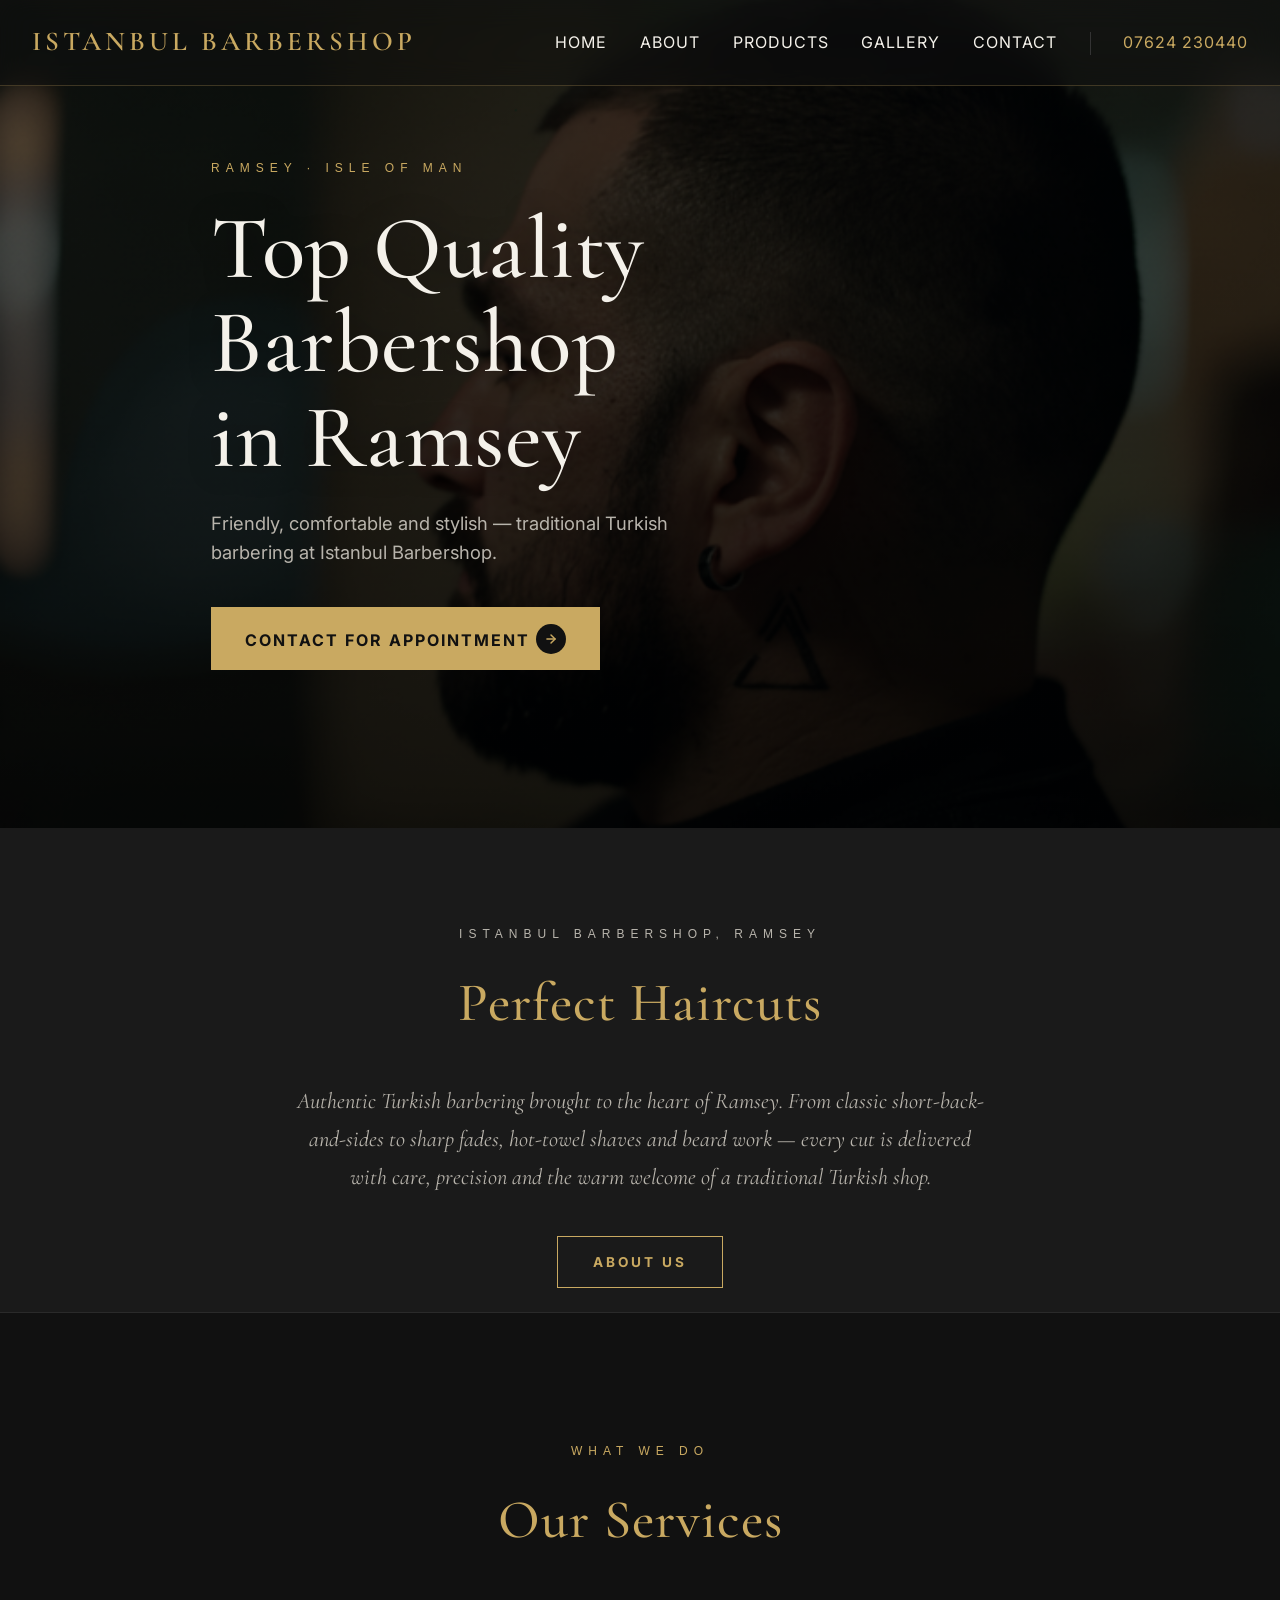
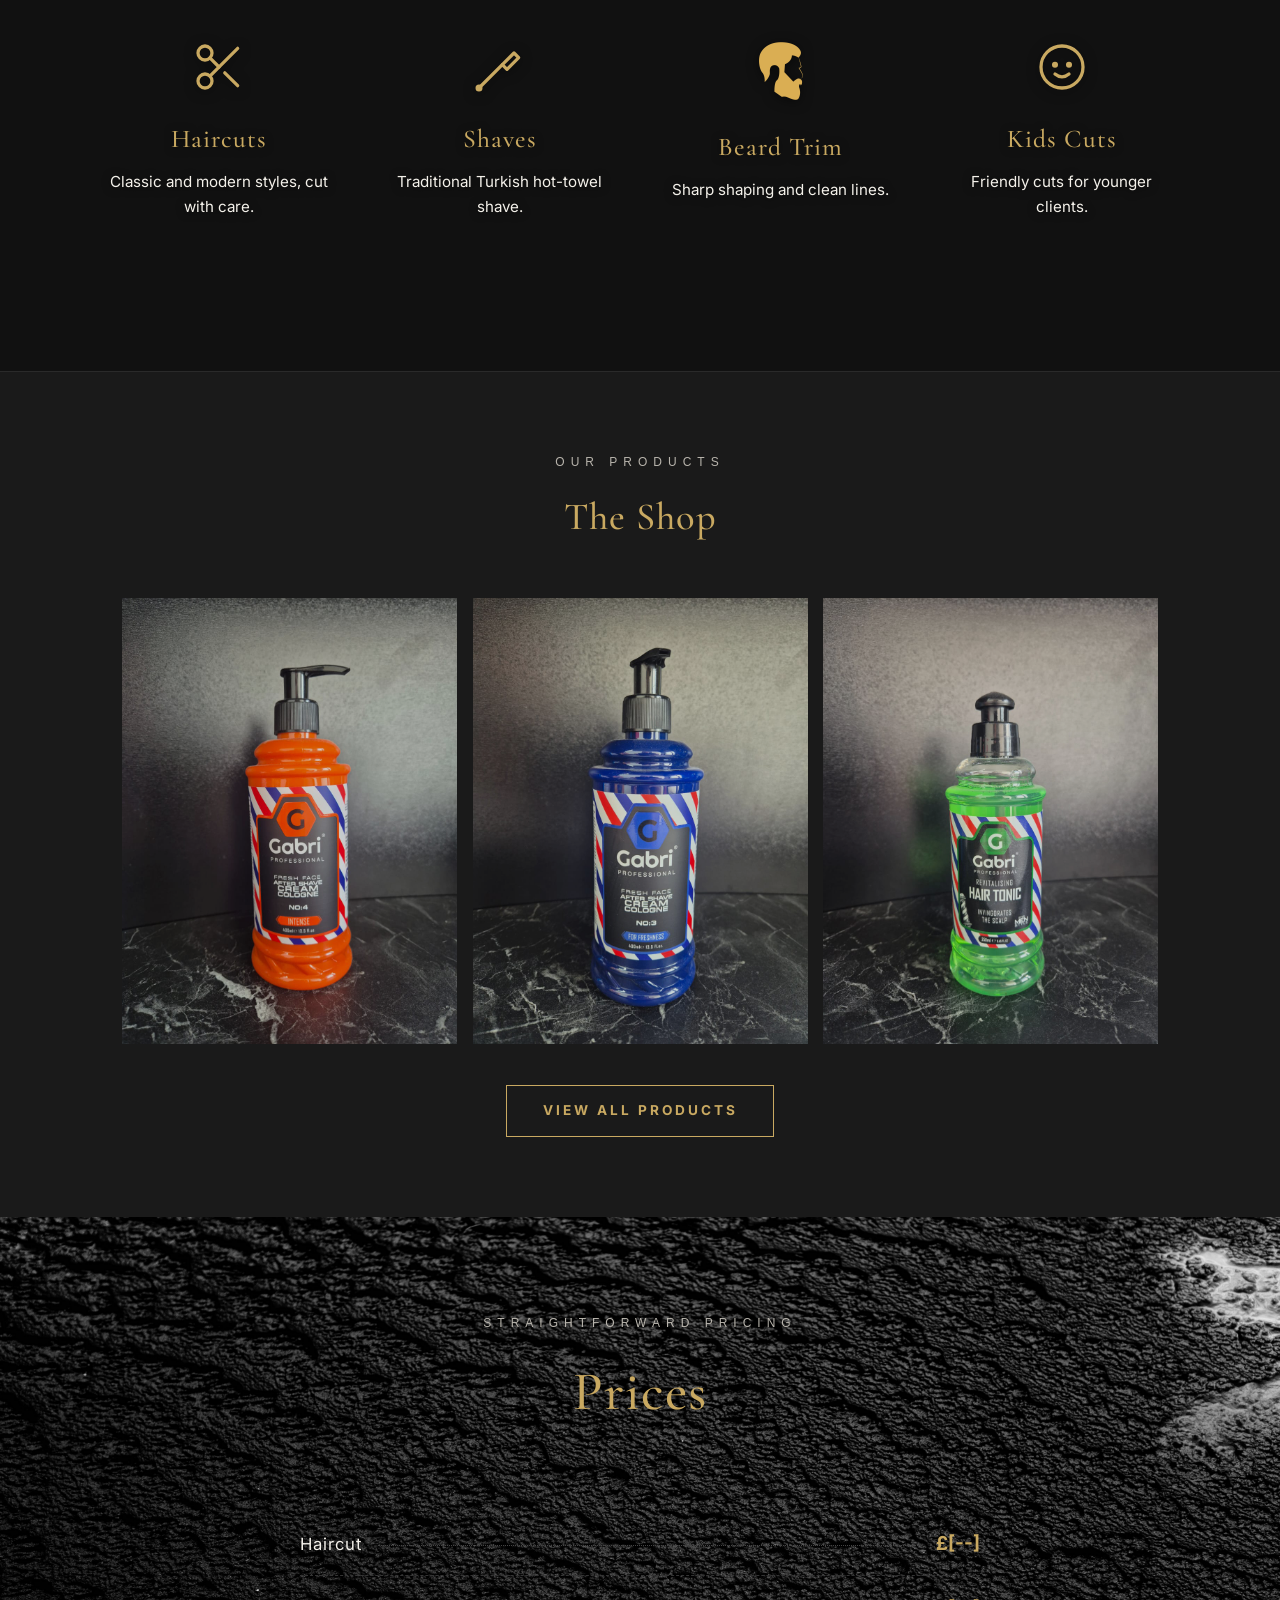
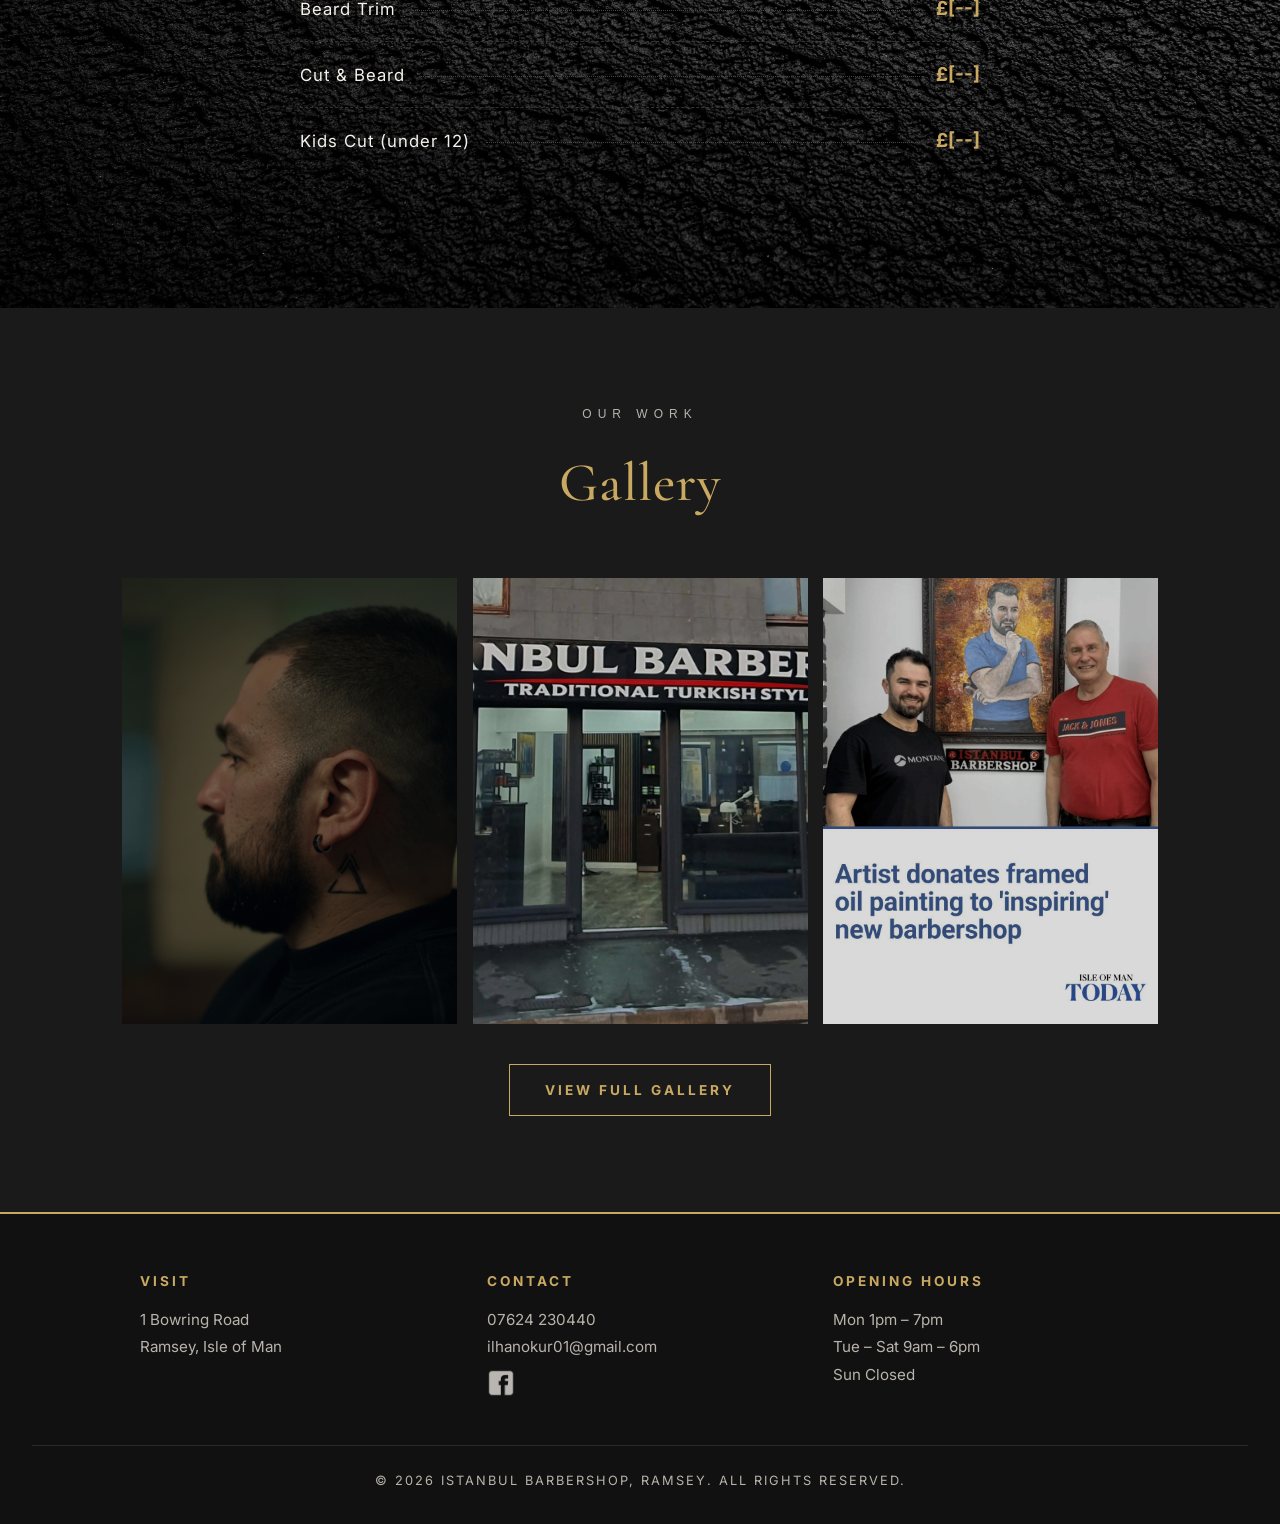
==== commit 4e780d1d: "Add hamburger menu for mobile — nav collapses to toggle button on screens ≤800px" ====
--- a/index.html
+++ b/index.html
@@ -14,6 +14,9 @@
 <body>
   <header>
     <div class="logo">Istanbul Barbershop</div>
+    <button class="nav-toggle" aria-label="Toggle navigation" aria-expanded="false">
+      <span></span><span></span><span></span>
+    </button>
     <nav>
       <a href="index.html" class="active">Home</a>
       <a href="about.html">About</a>
@@ -189,5 +192,23 @@
     </div>
     <p class="copyright">&copy; 2026 Istanbul Barbershop, Ramsey. All rights reserved.</p>
   </footer>
+
+  <script>
+    const toggle = document.querySelector('.nav-toggle');
+    const nav    = document.querySelector('nav');
+    toggle.addEventListener('click', () => {
+      const isOpen = nav.classList.toggle('open');
+      toggle.classList.toggle('open', isOpen);
+      toggle.setAttribute('aria-expanded', isOpen);
+    });
+    // Close menu when a link is tapped
+    nav.querySelectorAll('a').forEach(link => {
+      link.addEventListener('click', () => {
+        nav.classList.remove('open');
+        toggle.classList.remove('open');
+        toggle.setAttribute('aria-expanded', false);
+      });
+    });
+  </script>
 </body>
 </html>
--- a/css/style.css
+++ b/css/style.css
@@ -77,10 +77,25 @@
   font-size: 1rem;
   text-transform: uppercase;
   letter-spacing: 1px;
+  position: relative;
+  padding-bottom: 3px;
   transition: color 0.2s;
 }
 
-nav a:hover, nav a.active { color: var(--accent); }
+/* Animated gold underline — hover only */
+nav a::after {
+  content: '';
+  position: absolute;
+  bottom: 0;
+  left: 0;
+  width: 0;
+  height: 1.5px;
+  background: var(--accent);
+  transition: width 0.25s ease;
+}
+
+nav a:hover { color: var(--accent); }
+nav a:hover::after { width: 100%; }
 
 .hero {
   min-height: 92vh;
@@ -538,7 +553,8 @@
   width: 20px;
   height: 20px;
   object-fit: contain;
-  filter: brightness(0) saturate(100%) invert(72%) sepia(40%) saturate(560%) hue-rotate(2deg) brightness(92%) contrast(88%);
+  /* Facebook blue (#1877F2) */
+  filter: brightness(0) saturate(100%) invert(29%) sepia(96%) saturate(1235%) hue-rotate(204deg) brightness(98%) contrast(97%);
   transition: filter 0.2s, transform 0.2s;
 }
 .fb-card-link:hover .fb-card-icon { transform: scale(1.1); }
@@ -550,10 +566,96 @@
   padding-top: 1.5rem;
 }
 
+/* ─────────────────────────────────────────
+   HAMBURGER / MOBILE NAV
+   ───────────────────────────────────────── */
+
+/* The burger button — hidden on desktop */
+.nav-toggle {
+  display: none;
+  flex-direction: column;
+  justify-content: center;
+  align-items: center;
+  gap: 5px;
+  width: 42px;
+  height: 42px;
+  background: transparent;
+  border: 1px solid rgba(201, 169, 97, 0.4);
+  border-radius: 3px;
+  cursor: pointer;
+  padding: 0;
+  transition: border-color 0.2s;
+  flex-shrink: 0;
+}
+.nav-toggle:hover { border-color: var(--accent); }
+
+/* Three bars */
+.nav-toggle span {
+  display: block;
+  width: 20px;
+  height: 2px;
+  background: var(--accent);
+  border-radius: 2px;
+  transition: transform 0.3s, opacity 0.3s;
+  transform-origin: center;
+}
+
+/* Animate bars into an × when open */
+.nav-toggle.open span:nth-child(1) { transform: translateY(7px) rotate(45deg); }
+.nav-toggle.open span:nth-child(2) { opacity: 0; transform: scaleX(0); }
+.nav-toggle.open span:nth-child(3) { transform: translateY(-7px) rotate(-45deg); }
+
+@media (max-width: 800px) {
+  /* Show the burger */
+  .nav-toggle { display: flex; }
+
+  /* Hide the phone link on mobile (already hidden above, keep consistent) */
+  .header-phone { display: none !important; }
+
+  /* The <nav> itself becomes a full-width dropdown panel */
+  nav {
+    /* Take full width below the logo/burger row */
+    width: 100%;
+    order: 3; /* pushes nav below logo + burger */
+    display: flex;
+    flex-direction: column;
+    align-items: stretch;
+
+    /* Hidden by default */
+    max-height: 0;
+    overflow: hidden;
+    transition: max-height 0.35s ease, padding 0.35s ease;
+    padding: 0 0;
+
+    /* Subtle separator */
+    border-top: 1px solid transparent;
+  }
+
+  /* When open */
+  nav.open {
+    max-height: 400px;
+    padding: 0.6rem 0 0.8rem;
+    border-top-color: rgba(201, 169, 97, 0.2);
+  }
+
+  /* Each link becomes its own full-width row */
+  nav a {
+    margin-left: 0;
+    padding: 0.75rem 0.5rem;
+    font-size: 0.9rem;
+    letter-spacing: 2px;
+    border-bottom: 1px solid rgba(255,255,255,0.05);
+    text-align: left;
+  }
+  nav a:last-child { border-bottom: none; }
+
+  /* Underline animation stays but goes full-width */
+  nav a::after { display: none; }
+}
+
 /* MOBILE */
 @media (max-width: 800px) {
   .hero { padding: 3rem 1.5rem; min-height: 80vh; }
-  .header-phone { display: none; }
   main { padding: 4rem 1.5rem; }
   .gallery-featured { grid-template-columns: 1fr; }
   .price-list { padding: 1.5rem; }
